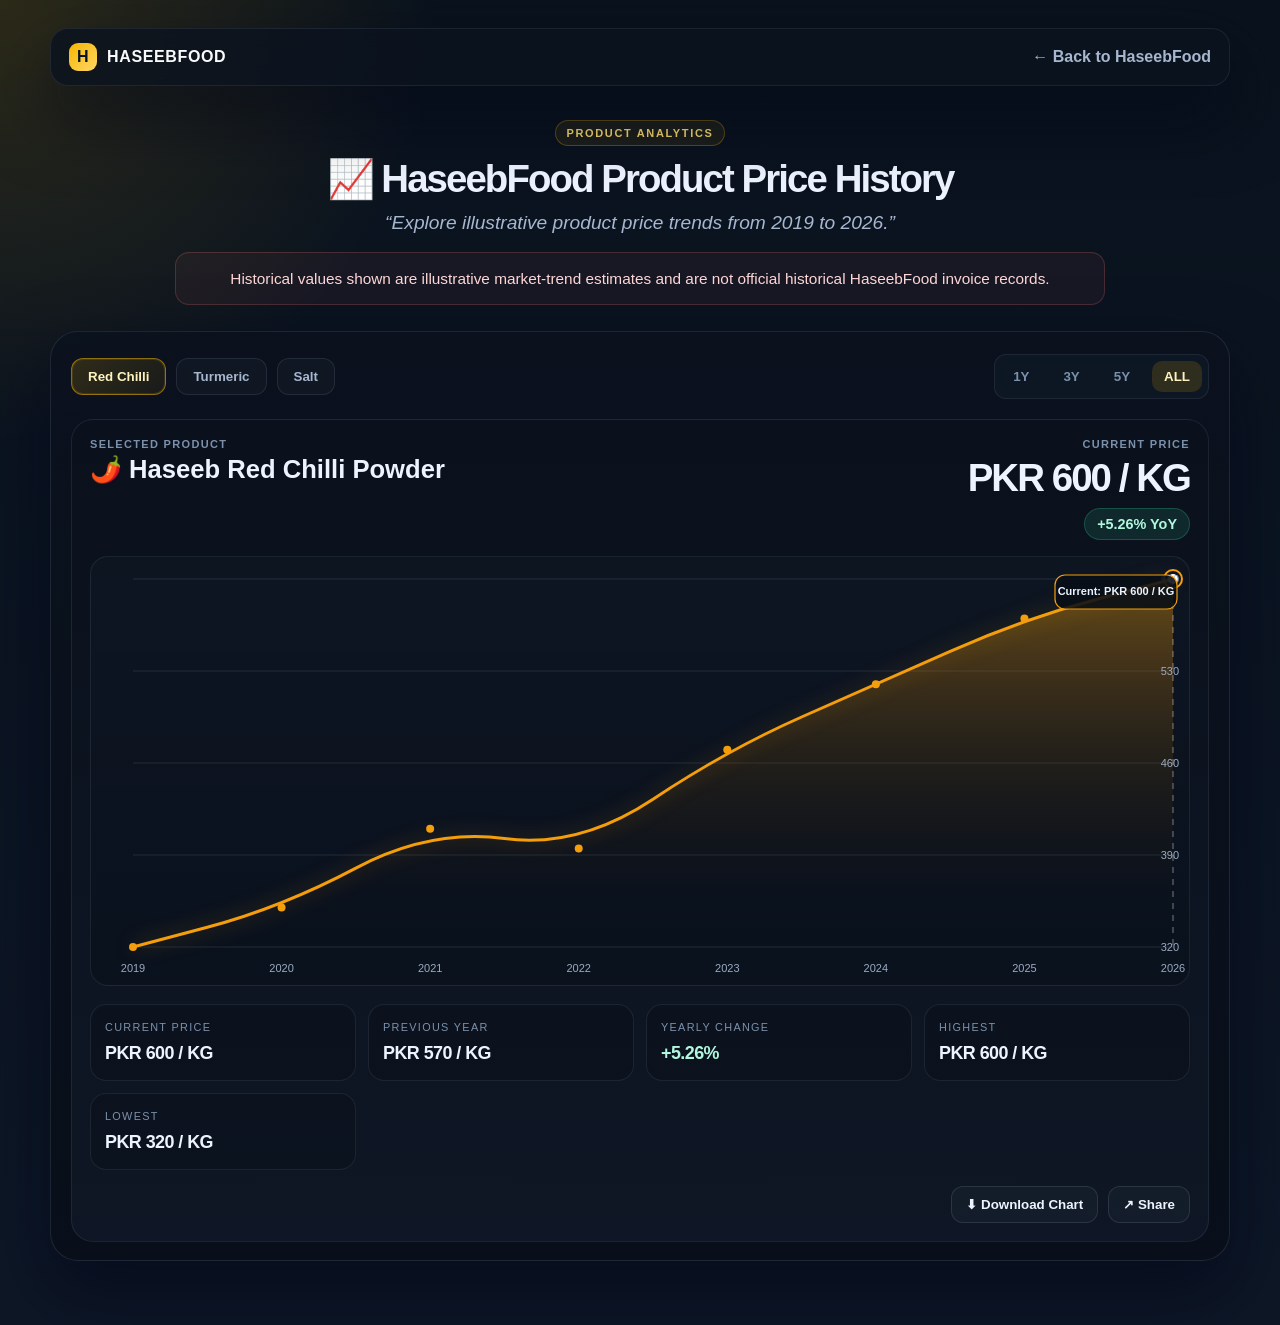
==== price-history.html @ 6ef59122 "price history option" ====
<!DOCTYPE html>
<html lang="en">
  <head>
    <meta charset="UTF-8" />
    <meta name="viewport" content="width=device-width, initial-scale=1.0" />
    <title>📈 HaseebFood Product Price History</title>
    <style>
      :root {
        --bg: #0b1320;
        --bg-soft: #101b2c;
        --panel: rgba(15, 24, 38, 0.96);
        --panel-alt: rgba(11, 18, 30, 0.86);
        --line: rgba(148, 163, 184, 0.18);
        --line-strong: rgba(148, 163, 184, 0.3);
        --text: #edf4ff;
        --muted: #a7b7cf;
        --muted-2: #7b91ab;
        --brand: #f5b700;
        --brand-soft: rgba(245, 183, 0, 0.14);
        --green: #34d399;
        --green-soft: rgba(52, 211, 153, 0.14);
        --red: #f87171;
        --red-soft: rgba(248, 113, 113, 0.16);
        --shadow: 0 30px 70px rgba(2, 6, 23, 0.55);
      }

      * { box-sizing: border-box; }

      html {
        scroll-behavior: smooth;
      }

      body {
        margin: 0;
        min-height: 100vh;
        font-family: Inter, "Segoe UI", Roboto, Helvetica, Arial, sans-serif;
        background:
          radial-gradient(circle at top left, rgba(245, 183, 0, 0.15), transparent 24%),
          linear-gradient(180deg, #09121d 0%, #0d1726 100%);
        color: var(--text);
      }

      a {
        color: inherit;
        text-decoration: none;
      }

      .page-shell {
        width: min(1180px, calc(100% - 28px));
        margin: 0 auto;
        padding: 28px 0 64px;
      }

      .topbar {
        display: flex;
        align-items: center;
        justify-content: space-between;
        gap: 12px;
        padding: 14px 18px;
        background: rgba(12, 19, 31, 0.82);
        border: 1px solid rgba(148, 163, 184, 0.12);
        border-radius: 18px;
        backdrop-filter: blur(10px);
        box-shadow: var(--shadow);
        position: sticky;
        top: 12px;
        z-index: 10;
      }

      .brand {
        display: inline-flex;
        align-items: center;
        gap: 10px;
        font-weight: 700;
        letter-spacing: 0.04em;
        text-transform: uppercase;
        color: #f9fafb;
      }

      .brand-mark {
        display: inline-flex;
        width: 28px;
        height: 28px;
        align-items: center;
        justify-content: center;
        border-radius: 9px;
        background: linear-gradient(135deg, var(--brand) 0%, #ffd666 100%);
        color: #0a1220;
        font-weight: 800;
      }

      .back-link {
        display: inline-flex;
        align-items: center;
        gap: 8px;
        color: var(--muted);
        font-weight: 600;
        transition: color 0.2s ease;
      }

      .back-link:hover {
        color: var(--text);
      }

      .container {
        padding-top: 34px;
      }

      .hero {
        text-align: center;
        margin-bottom: 24px;
      }

      .eyebrow {
        display: inline-block;
        margin: 0 0 12px;
        padding: 6px 10px;
        border: 1px solid rgba(245, 183, 0, 0.3);
        border-radius: 999px;
        background: rgba(245, 183, 0, 0.08);
        color: #fbdc6d;
        font-size: 11px;
        letter-spacing: 0.15em;
        text-transform: uppercase;
        font-weight: 700;
      }

      h1 {
        margin: 0;
        font-size: clamp(2rem, 3vw, 3.3rem);
        line-height: 1.1;
        letter-spacing: -0.05em;
      }

      .subtitle {
        margin: 12px auto 0;
        max-width: 760px;
        font-size: clamp(1rem, 1.5vw, 1.2rem);
        color: var(--muted);
        font-style: italic;
      }

      .notice {
        width: min(930px, 100%);
        margin: 18px auto 0;
        padding: 14px 18px;
        border: 1px solid rgba(248, 113, 113, 0.22);
        border-radius: 14px;
        background: rgba(248, 113, 113, 0.06);
        color: #ffd7d7;
        font-size: 0.96rem;
        line-height: 1.5;
      }

      .panel {
        position: relative;
        margin-top: 26px;
        background: linear-gradient(180deg, rgba(11, 18, 30, 0.96) 0%, rgba(9, 15, 25, 0.92) 100%);
        border: 1px solid rgba(148, 163, 184, 0.15);
        border-radius: 28px;
        box-shadow: var(--shadow);
        overflow: hidden;
      }

      .panel-inner {
        padding: 22px 20px 18px;
      }

      .tabs-and-controls {
        display: flex;
        align-items: center;
        justify-content: space-between;
        gap: 14px;
        flex-wrap: wrap;
        margin-bottom: 20px;
      }

      .product-tabs {
        display: flex;
        flex-wrap: wrap;
        gap: 10px;
      }

      .tab-button {
        appearance: none;
        border: 1px solid rgba(148, 163, 184, 0.15);
        background: rgba(148, 163, 184, 0.04);
        color: var(--muted);
        border-radius: 12px;
        padding: 10px 16px;
        font-weight: 700;
        cursor: pointer;
        transition: all 0.2s ease;
      }

      .tab-button.active {
        background: linear-gradient(135deg, rgba(245, 183, 0, 0.16), rgba(245, 183, 0, 0.06));
        border-color: rgba(245, 183, 0, 0.52);
        color: #fef3bf;
        box-shadow: inset 0 0 0 1px rgba(245, 183, 0, 0.14);
      }

      .timeframe-controls {
        display: inline-flex;
        align-items: center;
        gap: 10px;
        padding: 6px;
        border: 1px solid rgba(148, 163, 184, 0.12);
        background: rgba(15, 24, 38, 0.76);
        border-radius: 12px;
      }

      .timeframe-button {
        border: 0;
        background: transparent;
        color: var(--muted-2);
        padding: 8px 12px;
        border-radius: 10px;
        font-weight: 700;
        cursor: pointer;
        transition: 0.2s ease;
      }

      .timeframe-button.active {
        background: rgba(245, 183, 0, 0.14);
        color: #fef3bf;
      }

      .chart-card {
        background: linear-gradient(180deg, rgba(11, 17, 28, 0.92) 0%, rgba(16, 24, 39, 0.9) 100%);
        border: 1px solid rgba(148, 163, 184, 0.12);
        border-radius: 22px;
        padding: 18px;
      }

      .chart-header {
        display: flex;
        justify-content: space-between;
        align-items: flex-start;
        gap: 16px;
        margin-bottom: 16px;
        flex-wrap: wrap;
      }

      .product-kicker {
        margin: 0 0 4px;
        color: var(--muted-2);
        letter-spacing: 0.12em;
        text-transform: uppercase;
        font-size: 11px;
        font-weight: 700;
      }

      .product-name {
        margin: 0;
        font-size: clamp(1.2rem, 2vw, 1.8rem);
      }

      .price-spotlight {
        text-align: right;
      }

      .current-label {
        display: block;
        color: var(--muted-2);
        text-transform: uppercase;
        letter-spacing: 0.12em;
        font-size: 11px;
        font-weight: 700;
        margin-bottom: 6px;
      }

      .current-price {
        font-size: clamp(1.8rem, 3vw, 2.7rem);
        font-weight: 800;
        letter-spacing: -0.05em;
      }

      .trend-pill {
        display: inline-flex;
        align-items: center;
        justify-content: center;
        border-radius: 999px;
        padding: 7px 12px;
        margin-top: 8px;
        background: rgba(52, 211, 153, 0.12);
        border: 1px solid rgba(52, 211, 153, 0.22);
        color: #b1f7dd;
        font-size: 0.9rem;
        font-weight: 700;
      }

      .chart-wrap {
        position: relative;
        height: 430px;
        border-radius: 18px;
        background: linear-gradient(180deg, rgba(14, 23, 36, 0.7), rgba(10, 17, 29, 0.8));
        border: 1px solid rgba(148, 163, 184, 0.12);
        overflow: hidden;
      }

      canvas {
        display: block;
        width: 100%;
        height: 100%;
        cursor: crosshair;
      }

      .chart-tooltip {
        position: absolute;
        top: 18px;
        left: 18px;
        pointer-events: none;
        opacity: 0;
        transform: translateY(8px);
        transition: opacity 0.18s ease, transform 0.18s ease;
        z-index: 2;
        background: rgba(8, 12, 17, 0.92);
        border: 1px solid rgba(148, 163, 184, 0.25);
        border-radius: 12px;
        padding: 10px 12px;
        box-shadow: 0 18px 32px rgba(0, 0, 0, 0.28);
        min-width: 150px;
      }

      .chart-tooltip.visible {
        opacity: 1;
        transform: translateY(0);
      }

      .tooltip-year {
        display: block;
        font-size: 0.68rem;
        letter-spacing: 0.12em;
        text-transform: uppercase;
        color: var(--muted-2);
        margin-bottom: 4px;
      }

      .tooltip-value {
        font-size: 1rem;
        font-weight: 800;
        color: var(--text);
      }

      .stats-grid {
        display: grid;
        grid-template-columns: repeat(4, minmax(0, 1fr));
        gap: 12px;
        margin-top: 18px;
      }

      .stat-card {
        background: rgba(12, 18, 30, 0.72);
        border: 1px solid rgba(148, 163, 184, 0.12);
        border-radius: 16px;
        padding: 16px 14px;
      }

      .stat-label {
        display: block;
        color: var(--muted-2);
        font-size: 0.68rem;
        text-transform: uppercase;
        letter-spacing: 0.12em;
        margin-bottom: 10px;
      }

      .stat-value {
        font-size: 1.12rem;
        font-weight: 800;
        letter-spacing: -0.03em;
      }

      .stat-value.positive { color: #b1f7dd; }
      .stat-value.negative { color: #fecaca; }

      .action-row {
        display: flex;
        justify-content: flex-end;
        gap: 10px;
        margin-top: 16px;
        flex-wrap: wrap;
      }

      .action-button {
        appearance: none;
        border: 1px solid rgba(148, 163, 184, 0.18);
        background: rgba(148, 163, 184, 0.04);
        color: var(--text);
        border-radius: 12px;
        padding: 10px 14px;
        font-weight: 700;
        cursor: pointer;
        transition: transform 0.2s ease, border-color 0.2s ease;
      }

      .action-button:hover {
        transform: translateY(-1px);
        border-color: rgba(245, 183, 0, 0.34);
      }

      .sr-only {
        position: absolute;
        width: 1px;
        height: 1px;
        padding: 0;
        margin: -1px;
        overflow: hidden;
        clip: rect(0, 0, 0, 0);
        border: 0;
      }

      @media (max-width: 860px) {
        .topbar {
          padding: 12px 14px;
        }

        .brand {
          font-size: 0.82rem;
          letter-spacing: 0.04em;
        }

        .back-link {
          font-size: 0.86rem;
        }

        .stats-grid {
          grid-template-columns: repeat(2, minmax(0, 1fr));
        }

        .chart-wrap {
          height: 340px;
        }
      }

      @media (max-width: 560px) {
        .page-shell {
          width: min(100% - 16px, 1180px);
        }

        .panel-inner {
          padding: 14px 12px 12px;
        }

        .tabs-and-controls {
          align-items: stretch;
        }

        .product-tabs,
        .timeframe-controls {
          width: 100%;
        }

        .product-tabs {
          display: grid;
          grid-template-columns: repeat(3, minmax(0, 1fr));
        }

        .tab-button {
          width: 100%;
          padding: 10px 8px;
          font-size: 0.8rem;
        }

        .timeframe-controls {
          justify-content: space-between;
        }

        .timeframe-button {
          flex: 1 1 0;
        }

        .chart-header {
          align-items: center;
        }

        .price-spotlight {
          width: 100%;
          text-align: left;
        }

        .current-price {
          font-size: 1.8rem;
        }

        .stats-grid {
          grid-template-columns: 1fr;
        }

        .chart-wrap {
          height: 300px;
        }
      }
    </style>
  </head>
  <body>
    <div class="page-shell">
      <header class="topbar">
        <div class="brand"><span class="brand-mark">H</span> HaseebFood</div>
        <a class="back-link" href="index.html">← Back to HaseebFood</a>
      </header>

      <main class="container">
        <section class="hero" aria-label="Price history introduction">
          <p class="eyebrow">Product analytics</p>
          <h1>📈 HaseebFood Product Price History</h1>
          <p class="subtitle">“Explore illustrative product price trends from 2019 to 2026.”</p>
          <div class="notice">
            Historical values shown are illustrative market-trend estimates and are not official historical HaseebFood invoice records.
          </div>
        </section>

        <section class="panel" aria-label="Price history dashboard">
          <div class="panel-inner">
            <div class="tabs-and-controls">
              <div class="product-tabs" id="productTabs" aria-label="Product tabs"></div>
              <div class="timeframe-controls" aria-label="Timeframe filters">
                <button class="timeframe-button" type="button" data-window="1Y">1Y</button>
                <button class="timeframe-button" type="button" data-window="3Y">3Y</button>
                <button class="timeframe-button" type="button" data-window="5Y">5Y</button>
                <button class="timeframe-button active" type="button" data-window="ALL">ALL</button>
              </div>
            </div>

            <div class="chart-card">
              <div class="chart-header">
                <div>
                  <p class="product-kicker">Selected product</p>
                  <h2 class="product-name" id="productName">Haseeb Red Chilli Powder</h2>
                </div>

                <div class="price-spotlight">
                  <span class="current-label">Current Price</span>
                  <div class="current-price" id="currentPrice">PKR 600 / KG</div>
                  <div class="trend-pill" id="trendPill">+5.26% YoY</div>
                </div>
              </div>

              <div class="chart-wrap" aria-live="polite">
                <div class="chart-tooltip" id="chartTooltip" role="status" aria-live="polite">
                  <span class="tooltip-year" id="tooltipYear">2025</span>
                  <span class="tooltip-value" id="tooltipValue">PKR 570 / KG</span>
                </div>
                <canvas id="priceChart" aria-label="Price trend chart"></canvas>
              </div>

              <div class="stats-grid" id="statsGrid" aria-label="Price statistics"></div>

              <div class="action-row">
                <button class="action-button" type="button" id="downloadChartBtn">⬇ Download Chart</button>
                <button class="action-button" type="button" id="shareBtn">↗ Share</button>
              </div>
            </div>
          </div>
        </section>
      </main>
    </div>

    <script>
      const years = [2019, 2020, 2021, 2022, 2023, 2024, 2025, 2026];

      const productData = {
        red: {
          label: '🌶️ Haseeb Red Chilli Powder',
          short: 'Red Chilli',
          color: '#f59e0b',
          glow: 'rgba(245, 158, 11, 0.4)',
          values: [320, 350, 410, 395, 470, 520, 570, 600]
        },
        yellow: {
          label: '🟡 Haseeb Turmeric Powder',
          short: 'Turmeric',
          color: '#facc15',
          glow: 'rgba(250, 204, 21, 0.4)',
          values: [300, 325, 370, 355, 430, 490, 550, 600]
        },
        salt: {
          label: '🧂 Haseeb Iodized Salt',
          short: 'Salt',
          color: '#7dd3fc',
          glow: 'rgba(125, 211, 252, 0.38)',
          values: [35, 38, 42, 40, 48, 55, 62, 70]
        }
      };

      const state = {
        selectedProduct: 'red',
        selectedWindow: 'ALL'
      };

      const productTabs = document.getElementById('productTabs');
      const productName = document.getElementById('productName');
      const currentPrice = document.getElementById('currentPrice');
      const trendPill = document.getElementById('trendPill');
      const statsGrid = document.getElementById('statsGrid');
      const tooltip = document.getElementById('chartTooltip');
      const tooltipYear = document.getElementById('tooltipYear');
      const tooltipValue = document.getElementById('tooltipValue');
      const chartCanvas = document.getElementById('priceChart');
      const ctx = chartCanvas.getContext('2d');

      function formatCurrency(value) {
        return `PKR ${Number(value).toLocaleString('en-PK')} / KG`;
      }

      function getLatestValues(productKey) {
        const values = productData[productKey].values;
        const windowMap = { '1Y': 2, '3Y': 4, '5Y': 6, ALL: values.length };
        const sliceSize = windowMap[state.selectedWindow] || values.length;
        const startIndex = Math.max(0, values.length - sliceSize);
        return {
          labels: years.slice(startIndex),
          values: values.slice(startIndex)
        };
      }

      function buildTabs() {
        productTabs.innerHTML = '';

        Object.entries(productData).forEach(([key, product]) => {
          const button = document.createElement('button');
          button.type = 'button';
          button.className = 'tab-button' + (state.selectedProduct === key ? ' active' : '');
          button.textContent = product.short;
          button.setAttribute('data-product', key);
          button.setAttribute('aria-pressed', state.selectedProduct === key ? 'true' : 'false');
          button.addEventListener('click', () => {
            state.selectedProduct = key;
            buildTabs();
            render();
          });
          productTabs.appendChild(button);
        });
      }

      function buildTimeframeControls() {
        document.querySelectorAll('.timeframe-button').forEach((button) => {
          const isActive = button.dataset.window === state.selectedWindow;
          button.classList.toggle('active', isActive);
          button.setAttribute('aria-pressed', String(isActive));
        });
      }

      function calculateStats(productKey) {
        const values = productData[productKey].values;
        const latest = values[values.length - 1];
        const previous = values[values.length - 2];
        const changePct = ((latest - previous) / previous) * 100;
        const highest = Math.max(...values);
        const lowest = Math.min(...values);

        return {
          current: latest,
          previous,
          changePct,
          highest,
          lowest
        };
      }

      function updateStats() {
        const product = productData[state.selectedProduct];
        const stats = calculateStats(state.selectedProduct);

        productName.textContent = product.label;
        currentPrice.textContent = formatCurrency(stats.current);

        const trendClass = stats.changePct >= 0 ? 'positive' : 'negative';
        const trendText = `${stats.changePct >= 0 ? '+' : ''}${stats.changePct.toFixed(2)}% YoY`;
        trendPill.textContent = trendText;
        trendPill.style.background = stats.changePct >= 0 ? 'rgba(52, 211, 153, 0.12)' : 'rgba(248, 113, 113, 0.08)';
        trendPill.style.borderColor = stats.changePct >= 0 ? 'rgba(52, 211, 153, 0.24)' : 'rgba(248, 113, 113, 0.24)';
        trendPill.style.color = stats.changePct >= 0 ? '#b1f7dd' : '#fecaca';

        statsGrid.innerHTML = `
          <div class="stat-card">
            <span class="stat-label">Current Price</span>
            <div class="stat-value">${formatCurrency(stats.current)}</div>
          </div>
          <div class="stat-card">
            <span class="stat-label">Previous Year</span>
            <div class="stat-value">${formatCurrency(stats.previous)}</div>
          </div>
          <div class="stat-card">
            <span class="stat-label">Yearly Change</span>
            <div class="stat-value ${trendClass}">${stats.changePct >= 0 ? '+' : ''}${stats.changePct.toFixed(2)}%</div>
          </div>
          <div class="stat-card">
            <span class="stat-label">Highest</span>
            <div class="stat-value">${formatCurrency(stats.highest)}</div>
          </div>
          <div class="stat-card">
            <span class="stat-label">Lowest</span>
            <div class="stat-value">${formatCurrency(stats.lowest)}</div>
          </div>
        `;
      }

      function getChartDims() {
        const rect = chartCanvas.getBoundingClientRect();
        const dpr = window.devicePixelRatio || 1;
        const width = Math.max(300, rect.width);
        const height = Math.max(220, rect.height);
        chartCanvas.width = width * dpr;
        chartCanvas.height = height * dpr;
        ctx.setTransform(dpr, 0, 0, dpr, 0, 0);
        return { width, height };
      }

      function smoothPath(points) {
        if (points.length < 2) return '';
        let d = `M ${points[0].x} ${points[0].y}`;

        for (let i = 1; i < points.length; i++) {
          const prev = points[i - 1];
          const current = points[i];
          const cx = (prev.x + current.x) / 2;
          d += ` Q ${prev.x} ${prev.y} ${cx} ${(prev.y + current.y) / 2}`;
        }

        const last = points[points.length - 1];
        d += ` T ${last.x} ${last.y}`;
        return d;
      }

      function buildAreaPath(points, height) {
        if (!points.length) return '';
        let d = smoothPath(points);
        const last = points[points.length - 1];
        const first = points[0];
        d += ` L ${last.x} ${height} L ${first.x} ${height} Z`;
        return d;
      }

      function renderChart() {
        const product = productData[state.selectedProduct];
        const { labels, values } = getLatestValues(state.selectedProduct);
        const { width, height } = getChartDims();
        const padding = { top: 22, right: 16, bottom: 38, left: 42 };
        const chartWidth = width - padding.left - padding.right;
        const chartHeight = height - padding.top - padding.bottom;

        const maxValue = Math.max(...values);
        const minValue = Math.min(...values);
        const valueRange = maxValue - minValue || 1;

        ctx.clearRect(0, 0, width, height);

        const gridOpacity = 1;
        ctx.strokeStyle = 'rgba(148, 163, 184, 0.18)';
        ctx.lineWidth = 1;
        for (let i = 0; i <= 4; i++) {
          const y = padding.top + (chartHeight / 4) * i;
          ctx.beginPath();
          ctx.moveTo(padding.left, y);
          ctx.lineTo(width - padding.right, y);
          ctx.stroke();
        }

        const points = values.map((value, index) => {
          const x = padding.left + (chartWidth / Math.max(values.length - 1, 1)) * index;
          const ratio = (value - minValue) / valueRange;
          const y = padding.top + chartHeight - ratio * chartHeight;
          return { x, y, value, label: labels[index], index };
        });

        const linePath = new Path2D(smoothPath(points));
        const areaPath = new Path2D(buildAreaPath(points, height - padding.bottom));

        const gradient = ctx.createLinearGradient(0, padding.top, 0, height - padding.bottom);
        gradient.addColorStop(0, product.glow);
        gradient.addColorStop(1, 'rgba(0, 0, 0, 0)');
        ctx.fillStyle = gradient;
        ctx.fill(areaPath);

        ctx.strokeStyle = product.color;
        ctx.lineWidth = 3;
        ctx.shadowColor = product.glow;
        ctx.shadowBlur = 20;
        ctx.stroke(linePath);
        ctx.shadowBlur = 0;

        const latestPoint = points[points.length - 1];
        const currentValue = latestPoint.value;
        const currentY = latestPoint.y;

        ctx.beginPath();
        ctx.arc(latestPoint.x, latestPoint.y, 5, 0, Math.PI * 2);
        ctx.fillStyle = '#fff';
        ctx.fill();
        ctx.beginPath();
        ctx.arc(latestPoint.x, latestPoint.y, 9, 0, Math.PI * 2);
        ctx.strokeStyle = product.color;
        ctx.lineWidth = 2;
        ctx.stroke();

        ctx.beginPath();
        ctx.setLineDash([6, 6]);
        ctx.moveTo(latestPoint.x, latestPoint.y);
        ctx.lineTo(latestPoint.x, height - padding.bottom);
        ctx.strokeStyle = 'rgba(255,255,255,0.22)';
        ctx.stroke();
        ctx.setLineDash([]);

        points.forEach((point) => {
          ctx.beginPath();
          ctx.arc(point.x, point.y, 4, 0, Math.PI * 2);
          ctx.fillStyle = point.index === points.length - 1 ? '#fff' : product.color;
          ctx.fill();
        });

        ctx.fillStyle = 'rgba(167, 183, 207, 0.92)';
        ctx.font = '11px Inter, sans-serif';
        ctx.textAlign = 'center';
        labels.forEach((label, index) => {
          const point = points[index];
          const x = point.x;
          const y = height - 13;
          ctx.fillText(String(label), x, y);
        });

        ctx.textAlign = 'right';
        const valueTicks = 4;
        for (let i = 0; i <= valueTicks; i++) {
          const tickValue = maxValue - ((maxValue - minValue) / valueTicks) * i;
          const y = padding.top + (chartHeight / valueTicks) * i;
          ctx.fillText(Math.round(tickValue), width - 10, y + 4);
        }

        const tooltipNode = document.getElementById('chartTooltip');
        tooltipNode.classList.remove('visible');

        const pointerMove = (event) => {
          const rect = chartCanvas.getBoundingClientRect();
          const x = event.clientX - rect.left;
          let nearest = points[0];
          let minDistance = Infinity;

          points.forEach((point) => {
            const distance = Math.abs(point.x - x);
            if (distance < minDistance) {
              minDistance = distance;
              nearest = point;
            }
          });

          const tooltipLeft = Math.min(Math.max(18, nearest.x - 18), rect.width - 154);
          const tooltipTop = Math.max(18, nearest.y - 56);
          tooltipNode.style.left = `${tooltipLeft}px`;
          tooltipNode.style.top = `${tooltipTop}px`;
          tooltipNode.querySelector('#tooltipYear').textContent = String(nearest.label);
          tooltipNode.querySelector('#tooltipValue').textContent = formatCurrency(nearest.value);
          tooltipNode.classList.add('visible');
        };

        chartCanvas.onpointermove = pointerMove;
        chartCanvas.onpointerleave = () => tooltipNode.classList.remove('visible');
        chartCanvas.ontouchstart = (event) => {
          const touch = event.touches[0];
          pointerMove({ clientX: touch.clientX, clientY: touch.clientY });
        };
        chartCanvas.ontouchend = () => tooltipNode.classList.remove('visible');

        const currentPosition = points[points.length - 1];
        const indicatorText = `Current: ${formatCurrency(currentValue)}`;
        ctx.fillStyle = 'rgba(9, 14, 22, 0.88)';
        ctx.strokeStyle = product.color;
        ctx.lineWidth = 1.2;
        const indicatorWidth = 122;
        const indicatorHeight = 34;
        const indicatorX = Math.min(width - indicatorWidth - 12, currentPosition.x + 12);
        const indicatorY = Math.max(18, currentPosition.y - 56);
        ctx.beginPath();
        ctx.roundRect(indicatorX, indicatorY, indicatorWidth, indicatorHeight, 10);
        ctx.fill();
        ctx.stroke();
        ctx.fillStyle = '#eaf3ff';
        ctx.font = '600 11px Inter, sans-serif';
        ctx.textAlign = 'center';
        ctx.fillText(indicatorText, indicatorX + indicatorWidth / 2, indicatorY + 20);
      }

      function render() {
        buildTabs();
        buildTimeframeControls();
        updateStats();
        renderChart();
      }

      document.querySelectorAll('.timeframe-button').forEach((button) => {
        button.addEventListener('click', () => {
          state.selectedWindow = button.dataset.window;
          render();
        });
      });

      document.getElementById('downloadChartBtn').addEventListener('click', () => {
        const link = document.createElement('a');
        link.href = chartCanvas.toDataURL('image/png');
        link.download = `${state.selectedProduct}-price-history.png`;
        link.click();
      });

      document.getElementById('shareBtn').addEventListener('click', async () => {
        const shareTitle = `${productData[state.selectedProduct].label} - Price History`;
        const shareText = `${shareTitle}: ${formatCurrency(calculateStats(state.selectedProduct).current)}`;

        if (navigator.share) {
          try {
            await navigator.share({ title: shareTitle, text: shareText, url: window.location.href });
            return;
          } catch (error) {
            console.warn('Share cancelled or unavailable', error);
          }
        }

        if (navigator.clipboard) {
          try {
            await navigator.clipboard.writeText(`${shareText} | ${window.location.href}`);
            const button = document.getElementById('shareBtn');
            const originalText = button.textContent;
            button.textContent = '✓ Link copied';
            setTimeout(() => {
              button.textContent = originalText;
            }, 1200);
          } catch (error) {
            console.warn('Clipboard copy failed', error);
          }
        }
      });

      const resizeObserver = new ResizeObserver(() => render());
      resizeObserver.observe(chartCanvas);
      render();
    </script>
  </body>
</html>
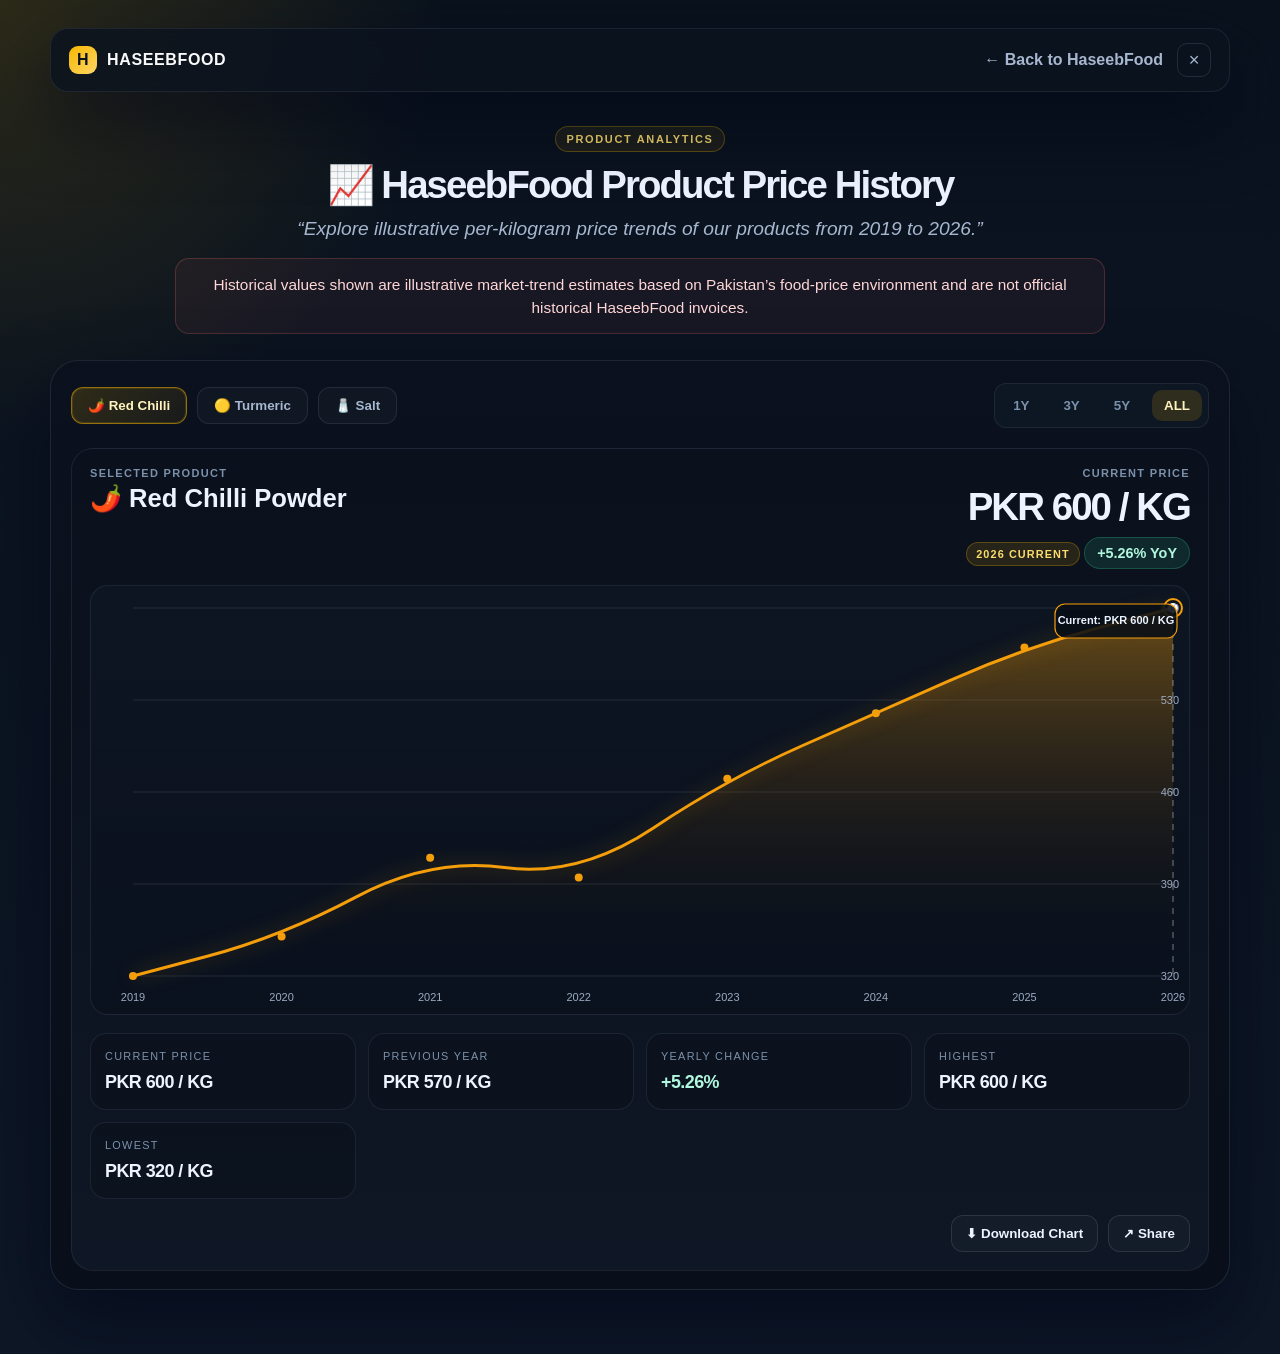
==== commit 58318f6b: "price history option" ====
--- a/price-history.html
+++ b/price-history.html
@@ -33,6 +33,9 @@
       body {
         margin: 0;
         min-height: 100vh;
+        overflow-x: hidden;
+        overflow-y: auto;
+        -webkit-overflow-scrolling: touch;
         font-family: Inter, "Segoe UI", Roboto, Helvetica, Arial, sans-serif;
         background:
           radial-gradient(circle at top left, rgba(245, 183, 0, 0.15), transparent 24%),
@@ -102,6 +105,24 @@
         color: var(--text);
       }
 
+      .close-link {
+        display: inline-flex;
+        width: 34px;
+        height: 34px;
+        align-items: center;
+        justify-content: center;
+        border: 1px solid rgba(148, 163, 184, 0.18);
+        border-radius: 10px;
+        color: var(--muted);
+        font-size: 1.15rem;
+        transition: color 0.2s ease, border-color 0.2s ease;
+      }
+
+      .close-link:hover {
+        color: var(--text);
+        border-color: rgba(245, 183, 0, 0.45);
+      }
+
       .container {
         padding-top: 34px;
       }
@@ -288,6 +309,21 @@
         color: #b1f7dd;
         font-size: 0.9rem;
         font-weight: 700;
+      }
+
+      .current-badge {
+        display: inline-flex;
+        align-items: center;
+        gap: 6px;
+        margin-top: 10px;
+        padding: 5px 9px;
+        border-radius: 999px;
+        background: rgba(245, 183, 0, 0.12);
+        border: 1px solid rgba(245, 183, 0, 0.26);
+        color: #fbdc6d;
+        font-size: 0.68rem;
+        font-weight: 800;
+        letter-spacing: 0.1em;
       }
 
       .chart-wrap {
@@ -498,16 +534,19 @@
     <div class="page-shell">
       <header class="topbar">
         <div class="brand"><span class="brand-mark">H</span> HaseebFood</div>
-        <a class="back-link" href="index.html">← Back to HaseebFood</a>
+        <div style="display: inline-flex; align-items: center; gap: 14px;">
+          <a class="back-link" href="index.html">← Back to HaseebFood</a>
+          <a class="close-link" href="index.html" aria-label="Close price history" title="Close">×</a>
+        </div>
       </header>
 
       <main class="container">
         <section class="hero" aria-label="Price history introduction">
           <p class="eyebrow">Product analytics</p>
           <h1>📈 HaseebFood Product Price History</h1>
-          <p class="subtitle">“Explore illustrative product price trends from 2019 to 2026.”</p>
+          <p class="subtitle">“Explore illustrative per-kilogram price trends of our products from 2019 to 2026.”</p>
           <div class="notice">
-            Historical values shown are illustrative market-trend estimates and are not official historical HaseebFood invoice records.
+            Historical values shown are illustrative market-trend estimates based on Pakistan’s food-price environment and are not official historical HaseebFood invoices.
           </div>
         </section>
 
@@ -533,6 +572,7 @@
                 <div class="price-spotlight">
                   <span class="current-label">Current Price</span>
                   <div class="current-price" id="currentPrice">PKR 600 / KG</div>
+                  <span class="current-badge">2026 CURRENT</span>
                   <div class="trend-pill" id="trendPill">+5.26% YoY</div>
                 </div>
               </div>
@@ -541,6 +581,7 @@
                 <div class="chart-tooltip" id="chartTooltip" role="status" aria-live="polite">
                   <span class="tooltip-year" id="tooltipYear">2025</span>
                   <span class="tooltip-value" id="tooltipValue">PKR 570 / KG</span>
+                  <span class="tooltip-change" id="tooltipChange">Change from previous year: +9.62%</span>
                 </div>
                 <canvas id="priceChart" aria-label="Price trend chart"></canvas>
               </div>
@@ -560,27 +601,33 @@
     <script>
       const years = [2019, 2020, 2021, 2022, 2023, 2024, 2025, 2026];
 
+      const productPriceHistory = {
+        chilli: { 2019: 320, 2020: 350, 2021: 410, 2022: 395, 2023: 470, 2024: 520, 2025: 570, 2026: 600 },
+        turmeric: { 2019: 300, 2020: 325, 2021: 370, 2022: 355, 2023: 430, 2024: 490, 2025: 550, 2026: 600 },
+        salt: { 2019: 35, 2020: 38, 2021: 42, 2022: 40, 2023: 48, 2024: 55, 2025: 62, 2026: 70 }
+      };
+
       const productData = {
         red: {
-          label: '🌶️ Haseeb Red Chilli Powder',
-          short: 'Red Chilli',
+          label: '🌶️ Red Chilli Powder',
+          short: '🌶️ Red Chilli',
           color: '#f59e0b',
           glow: 'rgba(245, 158, 11, 0.4)',
-          values: [320, 350, 410, 395, 470, 520, 570, 600]
+          values: Object.values(productPriceHistory.chilli)
         },
         yellow: {
-          label: '🟡 Haseeb Turmeric Powder',
-          short: 'Turmeric',
+          label: '🟡 Turmeric Powder',
+          short: '🟡 Turmeric',
           color: '#facc15',
           glow: 'rgba(250, 204, 21, 0.4)',
-          values: [300, 325, 370, 355, 430, 490, 550, 600]
+          values: Object.values(productPriceHistory.turmeric)
         },
         salt: {
-          label: '🧂 Haseeb Iodized Salt',
-          short: 'Salt',
+          label: '🧂 Iodized Salt',
+          short: '🧂 Salt',
           color: '#7dd3fc',
           glow: 'rgba(125, 211, 252, 0.38)',
-          values: [35, 38, 42, 40, 48, 55, 62, 70]
+          values: Object.values(productPriceHistory.salt)
         }
       };
 
@@ -597,6 +644,7 @@
       const tooltip = document.getElementById('chartTooltip');
       const tooltipYear = document.getElementById('tooltipYear');
       const tooltipValue = document.getElementById('tooltipValue');
+      const tooltipChange = document.getElementById('tooltipChange');
       const chartCanvas = document.getElementById('priceChart');
       const ctx = chartCanvas.getContext('2d');
 
@@ -851,6 +899,9 @@
           tooltipNode.style.top = `${tooltipTop}px`;
           tooltipNode.querySelector('#tooltipYear').textContent = String(nearest.label);
           tooltipNode.querySelector('#tooltipValue').textContent = formatCurrency(nearest.value);
+          const previousValue = product.values[years.indexOf(nearest.label) - 1];
+          const change = previousValue ? ((nearest.value - previousValue) / previousValue) * 100 : 0;
+          tooltipChange.textContent = `Change from previous year: ${change >= 0 ? '+' : ''}${change.toFixed(2)}%`;
           tooltipNode.classList.add('visible');
         };
 
